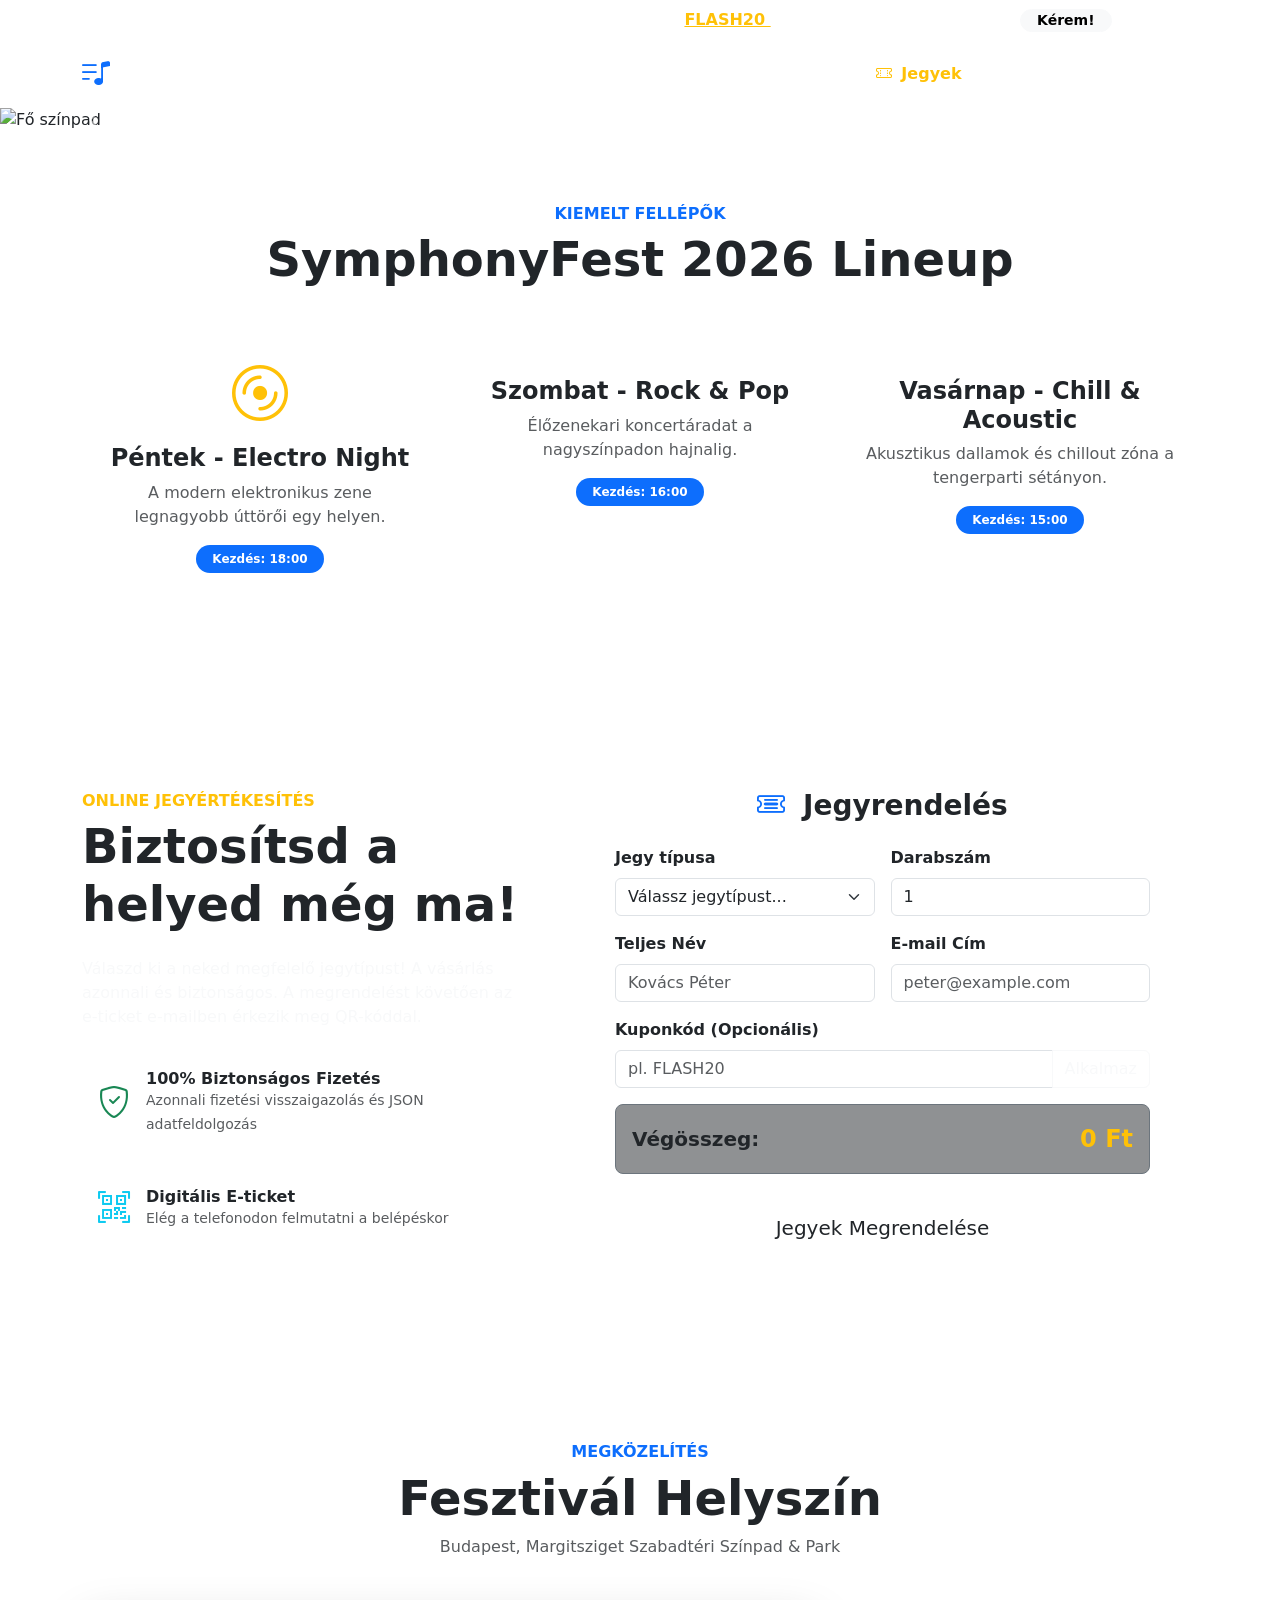
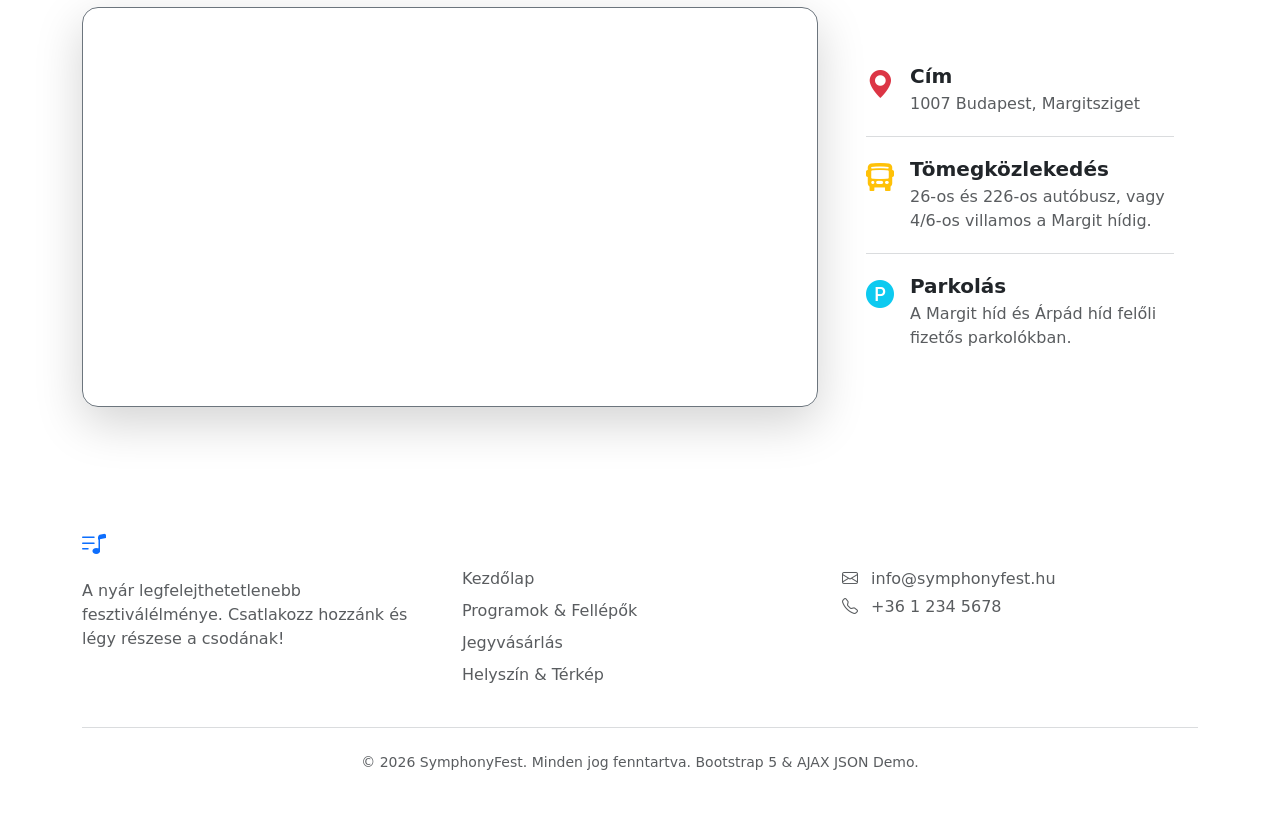
==== mai munka/index.html @ 4ba8cbce "Add files via upload" ====
<!DOCTYPE html>
<html lang="hu">
<head>
    <meta charset="UTF-8">
    <meta name="viewport" content="width=device-width, initial-scale=1.0">

    <title>SymphonyFest 2026 - Official Festival & Ticket Portal</title>

    <!-- Bootstrap 5 -->
    <link
        href="https://cdn.jsdelivr.net/npm/bootstrap@5.3.2/dist/css/bootstrap.min.css"
        rel="stylesheet"
    >

    <!-- Bootstrap Icons -->
    <link
        href="https://cdn.jsdelivr.net/npm/bootstrap-icons@1.11.1/font/bootstrap-icons.css"
        rel="stylesheet"
    >

    <!-- Google Fonts -->
    <link
        href="https://fonts.googleapis.com/css2?family=Plus+Jakarta+Sans:wght@400;600;700;800&display=swap"
        rel="stylesheet"
    >

    <!-- Saját CSS -->
    <link rel="stylesheet" href="css/style.css">
</head>

<body>

    <!-- =========================================
         FLASH SALE BANNER
    ========================================== -->
    <div class="flash-banner py-2 px-3 text-center text-white sticky-top fs-6 fw-bold">
        <div class="container d-flex justify-content-center align-items-center flex-wrap gap-2">

            <span class="badge badge-flash px-3 py-1 text-uppercase rounded-pill">
                Flash Sale!
            </span>

            <span>
                ⚡ 20% KEDVEZMÉNY CSAK MA!
                Használd a
                <span class="text-warning text-decoration-underline fw-bold">
                    FLASH20
                </span>
                kuponkódot a pénztárnál!
            </span>

            <a
                href="#jegyek"
                class="btn btn-sm btn-light rounded-pill fw-bold ms-md-2 px-3 py-0"
            >
                Kérem!
            </a>

        </div>
    </div>


    <!-- =========================================
         NAVBAR
    ========================================== -->
    <nav
        class="navbar navbar-expand-lg navbar-dark sticky-top"
        style="top: 38px;"
    >
        <div class="container">

            <a
                class="navbar-brand d-flex align-items-center gap-2 fw-bold fs-4"
                href="#"
            >
                <i class="bi bi-music-note-list text-primary fs-3"></i>

                <span
                    class="brand-gradient"
                >
                    SymphonyFest
                </span>
            </a>

            <button
                class="navbar-toggler"
                type="button"
                data-bs-toggle="collapse"
                data-bs-target="#navbarNav"
                aria-controls="navbarNav"
                aria-expanded="false"
                aria-label="Navigáció megnyitása"
            >
                <span class="navbar-toggler-icon"></span>
            </button>

            <div
                class="collapse navbar-collapse"
                id="navbarNav"
            >
                <ul class="navbar-nav ms-auto fw-semibold fs-6 gap-lg-3">

                    <li class="nav-item">
                        <a class="nav-link active" href="#kezdolap">
                            Kezdőlap
                        </a>
                    </li>

                    <li class="nav-item">
                        <a class="nav-link" href="#programok">
                            Programok
                        </a>
                    </li>

                    <li class="nav-item">
                        <a class="nav-link text-warning fw-bold" href="#jegyek">
                            <i class="bi bi-ticket-perforated me-1"></i>
                            Jegyek
                        </a>
                    </li>

                    <li class="nav-item">
                        <a class="nav-link" href="#helyszin">
                            Helyszín
                        </a>
                    </li>

                    <li class="nav-item">
                        <a class="nav-link" href="#kapcsolat">
                            Kapcsolat
                        </a>
                    </li>

                </ul>
            </div>

        </div>
    </nav>


    <!-- =========================================
         HERO / CAROUSEL
    ========================================== -->
    <section id="kezdolap">

        <div
            id="festivalCarousel"
            class="carousel slide carousel-fade"
            data-bs-ride="carousel"
        >

            <!-- INDICATORS -->
            <div class="carousel-indicators">

                <button
                    type="button"
                    data-bs-target="#festivalCarousel"
                    data-bs-slide-to="0"
                    class="active"
                    aria-current="true"
                ></button>

                <button
                    type="button"
                    data-bs-target="#festivalCarousel"
                    data-bs-slide-to="1"
                ></button>

                <button
                    type="button"
                    data-bs-target="#festivalCarousel"
                    data-bs-slide-to="2"
                ></button>

            </div>


            <!-- SLIDES -->
            <div class="carousel-inner">

                <!-- SLIDE 1 -->
                <div
                    class="carousel-item active"
                    data-bs-interval="4000"
                >

                    <img
                        src="https://images.unsplash.com/photo-1470225620780-dba8ba36b745?auto=format&fit=crop&w=1400&q=80"
                        class="d-block w-100"
                        alt="Fő színpad"
                    >

                    <div class="carousel-caption d-none d-md-block mx-auto">

                        <h2 class="display-6 fw-bold text-white mb-2">
                            Az év legmeghatározóbb zenei élménye!
                        </h2>

                        <p class="lead text-light mb-3">
                            Több mint 50 nemzetközi és hazai fellépő
                            4 színpadon, 3 felejthetetlen napon át.
                        </p>

                        <a href="#jegyek" class="btn btn-gradient">
                            Jegyválasztás
                            <i class="bi bi-arrow-right ms-1"></i>
                        </a>

                    </div>
                </div>


                <!-- SLIDE 2 -->
                <div
                    class="carousel-item"
                    data-bs-interval="4000"
                >

                    <img
                        src="https://images.unsplash.com/photo-1516450360452-9312f5e86fc7?auto=format&fit=crop&w=1400&q=80"
                        class="d-block w-100"
                        alt="Éjszakai buli"
                    >

                    <div class="carousel-caption d-none d-md-block mx-auto">

                        <h2 class="display-6 fw-bold text-white mb-2">
                            Fényshow és Látványtechnika
                        </h2>

                        <p class="lead text-light mb-3">
                            Világszínvonalú akusztika, lézershow
                            és vizuális effektek várnak rád.
                        </p>

                        <a
                            href="#programok"
                            class="btn btn-outline-light rounded-pill px-4"
                        >
                            Programfüzet
                        </a>

                    </div>
                </div>


                <!-- SLIDE 3 -->
                <div
                    class="carousel-item"
                    data-bs-interval="4000"
                >

                    <img
                        src="https://images.unsplash.com/photo-1514525253161-7a46d19cd819?auto=format&fit=crop&w=1400&q=80"
                        class="d-block w-100"
                        alt="Közösség"
                    >

                    <div class="carousel-caption d-none d-md-block mx-auto">

                        <h2 class="display-6 fw-bold text-white mb-2">
                            Éld át a szabadság érzését!
                        </h2>

                        <p class="lead text-light mb-3">
                            Gasztronómiai élmények, kézműves sörök
                            és életre szóló barátságok.
                        </p>

                        <a href="#jegyek" class="btn btn-gradient">
                            Vedd meg a jegyed most!
                        </a>

                    </div>
                </div>

            </div>


            <!-- PREVIOUS -->
            <button
                class="carousel-control-prev"
                type="button"
                data-bs-target="#festivalCarousel"
                data-bs-slide="prev"
            >
                <span class="carousel-control-prev-icon"></span>
                <span class="visually-hidden">Előző</span>
            </button>


            <!-- NEXT -->
            <button
                class="carousel-control-next"
                type="button"
                data-bs-target="#festivalCarousel"
                data-bs-slide="next"
            >
                <span class="carousel-control-next-icon"></span>
                <span class="visually-hidden">Következő</span>
            </button>

        </div>

    </section>


    <!-- =========================================
         PROGRAMOK
    ========================================== -->
    <section id="programok" class="py-5">

        <div class="container py-4">

            <div class="text-center mb-5">

                <h6 class="text-primary text-uppercase fw-bold">
                    Kiemelt fellépők
                </h6>

                <h2 class="display-5 fw-bold">
                    SymphonyFest 2026 Lineup
                </h2>

            </div>


            <div class="row g-4">

                <!-- PÉNTEK -->
                <div class="col-md-4">

                    <div class="glass-card p-4 text-center h-100">

                        <i class="bi bi-disc text-warning display-4 mb-3 d-block"></i>

                        <h4 class="fw-bold">
                            Péntek - Electro Night
                        </h4>

                        <p class="text-muted">
                            A modern elektronikus zene legnagyobb
                            úttörői egy helyen.
                        </p>

                        <span class="badge bg-primary rounded-pill px-3 py-2">
                            Kezdés: 18:00
                        </span>

                    </div>

                </div>


                <!-- SZOMBAT -->
                <div class="col-md-4">

                    <div class="glass-card p-4 text-center h-100">

                        <i class="bi bi-guitar text-info display-4 mb-3 d-block"></i>

                        <h4 class="fw-bold">
                            Szombat - Rock & Pop
                        </h4>

                        <p class="text-muted">
                            Élőzenekari koncertáradat a nagyszínpadon
                            hajnalig.
                        </p>

                        <span class="badge bg-primary rounded-pill px-3 py-2">
                            Kezdés: 16:00
                        </span>

                    </div>

                </div>


                <!-- VASÁRNAP -->
                <div class="col-md-4">

                    <div class="glass-card p-4 text-center h-100">

                        <i
                            class="bi bi-speakers display-4 mb-3 d-block"
                            style="color: #c084fc;"
                        ></i>

                        <h4 class="fw-bold">
                            Vasárnap - Chill & Acoustic
                        </h4>

                        <p class="text-muted">
                            Akusztikus dallamok és chillout zóna
                            a tengerparti sétányon.
                        </p>

                        <span class="badge bg-primary rounded-pill px-3 py-2">
                            Kezdés: 15:00
                        </span>

                    </div>

                </div>

            </div>

        </div>

    </section>


    <!-- =========================================
         JEGYVÁSÁRLÁS
    ========================================== -->
    <section
        id="jegyek"
        class="py-5 position-relative ticket-section"
    >

        <div class="container py-4">

            <div class="row align-items-center g-5">

                <!-- BAL OLDAL -->
                <div class="col-lg-5">

                    <h6 class="text-warning text-uppercase fw-bold">
                        Online Jegyértékesítés
                    </h6>

                    <h2 class="display-5 fw-bold mb-4">
                        Biztosítsd a helyed még ma!
                    </h2>

                    <p class="text-light mb-4">
                        Válaszd ki a neked megfelelő jegytípust!
                        A vásárlás azonnali és biztonságos.
                        A megrendelést követően az e-ticket
                        e-mailben érkezik meg QR-kóddal.
                    </p>


                    <!-- BIZTONSÁGOS FIZETÉS -->
                    <div class="d-flex flex-column gap-3">

                        <div class="d-flex align-items-center gap-3 glass-card p-3">

                            <i class="bi bi-shield-check text-success fs-2"></i>

                            <div>
                                <h6 class="mb-0 fw-bold">
                                    100% Biztonságos Fizetés
                                </h6>

                                <small class="text-muted">
                                    Azonnali fizetési visszaigazolás
                                    és JSON adatfeldolgozás
                                </small>
                            </div>

                        </div>


                        <!-- E-TICKET -->
                        <div class="d-flex align-items-center gap-3 glass-card p-3">

                            <i class="bi bi-qr-code-scan text-info fs-2"></i>

                            <div>
                                <h6 class="mb-0 fw-bold">
                                    Digitális E-ticket
                                </h6>

                                <small class="text-muted">
                                    Elég a telefonodon felmutatni
                                    a belépéskor
                                </small>
                            </div>

                        </div>

                    </div>

                </div>


                <!-- JOBB OLDAL / ŰRLAP -->
                <div class="col-lg-7">

                    <div class="glass-card p-4 p-md-5">

                        <h3 class="fw-bold mb-4 text-center">

                            <i class="bi bi-ticket-detailed me-2 text-primary"></i>

                            Jegyrendelés

                        </h3>


                        <form id="ticketForm">

                            <div class="row g-3">

                                <!-- JEGYTÍPUS -->
                                <div class="col-md-6">

                                    <label
                                        for="ticketType"
                                        class="form-label fw-semibold"
                                    >
                                        Jegy típusa
                                    </label>

                                    <select
                                        class="form-select"
                                        id="ticketType"
                                        required
                                    >

                                        <option value="" selected disabled>
                                            Válassz jegytípust...
                                        </option>

                                        <option
                                            value="napijegy"
                                            data-price="14900"
                                        >
                                            Napijegy (14 900 Ft)
                                        </option>

                                        <option
                                            value="hetvegi_pass"
                                            data-price="29900"
                                        >
                                            Hétvégi Pass (29 900 Ft)
                                        </option>

                                        <option
                                            value="vip_pass"
                                            data-price="49900"
                                        >
                                            VIP Exkluzív Pass (49 900 Ft)
                                        </option>

                                    </select>

                                </div>


                                <!-- DARABSZÁM -->
                                <div class="col-md-6">

                                    <label
                                        for="ticketQuantity"
                                        class="form-label fw-semibold"
                                    >
                                        Darabszám
                                    </label>

                                    <input
                                        type="number"
                                        class="form-control"
                                        id="ticketQuantity"
                                        min="1"
                                        max="10"
                                        value="1"
                                        required
                                    >

                                </div>


                                <!-- NÉV -->
                                <div class="col-md-6">

                                    <label
                                        for="userName"
                                        class="form-label fw-semibold"
                                    >
                                        Teljes Név
                                    </label>

                                    <input
                                        type="text"
                                        class="form-control"
                                        id="userName"
                                        placeholder="Kovács Péter"
                                        required
                                    >

                                </div>


                                <!-- EMAIL -->
                                <div class="col-md-6">

                                    <label
                                        for="userEmail"
                                        class="form-label fw-semibold"
                                    >
                                        E-mail Cím
                                    </label>

                                    <input
                                        type="email"
                                        class="form-control"
                                        id="userEmail"
                                        placeholder="peter@example.com"
                                        required
                                    >

                                </div>


                                <!-- KUPON -->
                                <div class="col-12">

                                    <label
                                        for="promoCode"
                                        class="form-label fw-semibold"
                                    >
                                        Kuponkód (Opcionális)
                                    </label>

                                    <div class="input-group">

                                        <input
                                            type="text"
                                            class="form-control"
                                            id="promoCode"
                                            placeholder="pl. FLASH20"
                                        >

                                        <button
                                            class="btn btn-outline-light"
                                            type="button"
                                            id="promoButton"
                                        >
                                            Alkalmaz
                                        </button>

                                    </div>

                                    <small
                                        id="promoMessage"
                                        class="form-text d-none"
                                    ></small>

                                </div>


                                <!-- VÉGÖSSZEG -->
                                <div class="col-12 my-3">

                                    <div class="p-3 bg-dark bg-opacity-50 rounded-3 d-flex justify-content-between align-items-center border border-secondary">

                                        <span class="fs-5 fw-bold">
                                            Végösszeg:
                                        </span>

                                        <span
                                            class="fs-4 fw-bold text-warning"
                                            id="totalPriceDisplay"
                                        >
                                            0 Ft
                                        </span>

                                    </div>

                                </div>


                                <!-- SUBMIT -->
                                <div class="col-12">

                                    <button
                                        type="submit"
                                        class="btn btn-gradient w-100 fs-5 d-flex align-items-center justify-content-center gap-2"
                                        id="submitBtn"
                                    >

                                        <span id="btnText">
                                            Jegyek Megrendelése
                                        </span>

                                        <span
                                            id="btnSpinner"
                                            class="spinner-border spinner-border-sm d-none"
                                            role="status"
                                        ></span>

                                    </button>

                                </div>

                            </div>

                        </form>

                    </div>

                </div>

            </div>

        </div>

    </section>


    <!-- =========================================
         HELYSZÍN / GOOGLE MAPS
    ========================================== -->
    <section id="helyszin" class="py-5">

        <div class="container py-4">

            <div class="text-center mb-5">

                <h6 class="text-primary text-uppercase fw-bold">
                    Megközelítés
                </h6>

                <h2 class="display-5 fw-bold">
                    Fesztivál Helyszín
                </h2>

                <p class="text-muted">
                    Budapest, Margitsziget Szabadtéri Színpad & Park
                </p>

            </div>


            <div class="row g-4 align-items-center">

                <!-- MAP -->
                <div class="col-lg-8">

                    <div
                        class="rounded-4 overflow-hidden border border-secondary shadow-lg"
                        style="height: 400px;"
                    >

                        <iframe
                            src="https://www.google.com/maps/embed?pb=!1m18!1m12!1m3!1d2694.756314815234!2d19.0492823768784!3d47.52382099300609!2m3!1f0!1f0!3f0!3m2!1i1024!2i768!4f13.1!3m3!1m2!1s0x4741dc089d7fa135%3A0xb36f2e82498dbca2!2sMargitszigeti%20Szabadt%C3%A9ri%20Sz%C3%ADnpad!5e0!3m2!1shu!2shu!4v1700000000000!5m2!1shu!2shu"
                            width="100%"
                            height="100%"
                            style="border:0;"
                            allowfullscreen
                            loading="lazy"
                            referrerpolicy="no-referrer-when-downgrade"
                        ></iframe>

                    </div>

                </div>


                <!-- INFO -->
                <div class="col-lg-4">

                    <div class="glass-card p-4 h-100 d-flex flex-column justify-content-center gap-3">

                        <div class="d-flex align-items-start gap-3">

                            <i class="bi bi-geo-alt-fill text-danger fs-3"></i>

                            <div>

                                <h5 class="fw-bold mb-1">
                                    Cím
                                </h5>

                                <p class="text-muted mb-0">
                                    1007 Budapest, Margitsziget
                                </p>

                            </div>

                        </div>


                        <hr class="border-secondary my-1">


                        <div class="d-flex align-items-start gap-3">

                            <i class="bi bi-bus-front-fill text-warning fs-3"></i>

                            <div>

                                <h5 class="fw-bold mb-1">
                                    Tömegközlekedés
                                </h5>

                                <p class="text-muted mb-0">
                                    26-os és 226-os autóbusz, vagy
                                    4/6-os villamos a Margit hídig.
                                </p>

                            </div>

                        </div>


                        <hr class="border-secondary my-1">


                        <div class="d-flex align-items-start gap-3">

                            <i class="bi bi-p-circle-fill text-info fs-3"></i>

                            <div>

                                <h5 class="fw-bold mb-1">
                                    Parkolás
                                </h5>

                                <p class="text-muted mb-0">
                                    A Margit híd és Árpád híd felőli
                                    fizetős parkolókban.
                                </p>

                            </div>

                        </div>

                    </div>

                </div>

            </div>

        </div>

    </section>


    <!-- =========================================
         FOOTER
    ========================================== -->
    <footer id="kapcsolat" class="py-5 text-light">

        <div class="container">

            <div class="row g-4">

                <!-- ABOUT -->
                <div class="col-md-4">

                    <a
                        class="d-flex align-items-center gap-2 fw-bold fs-4 text-white text-decoration-none mb-3"
                        href="#"
                    >

                        <i class="bi bi-music-note-list text-primary"></i>

                        SymphonyFest

                    </a>

                    <p class="text-muted">
                        A nyár legfelejthetetlenebb fesztiválélménye.
                        Csatlakozz hozzánk és légy részese a csodának!
                    </p>

                </div>


                <!-- LINKS -->
                <div class="col-md-4">

                    <h5 class="fw-bold mb-3 text-white">
                        Hasznos Hivatkozások
                    </h5>

                    <ul class="list-unstyled text-muted d-flex flex-column gap-2">

                        <li>
                            <a
                                href="#kezdolap"
                                class="text-decoration-none text-muted"
                            >
                                Kezdőlap
                            </a>
                        </li>

                        <li>
                            <a
                                href="#programok"
                                class="text-decoration-none text-muted"
                            >
                                Programok & Fellépők
                            </a>
                        </li>

                        <li>
                            <a
                                href="#jegyek"
                                class="text-decoration-none text-muted"
                            >
                                Jegyvásárlás
                            </a>
                        </li>

                        <li>
                            <a
                                href="#helyszin"
                                class="text-decoration-none text-muted"
                            >
                                Helyszín & Térkép
                            </a>
                        </li>

                    </ul>

                </div>


                <!-- CONTACT -->
                <div class="col-md-4">

                    <h5 class="fw-bold mb-3 text-white">
                        Kapcsolat
                    </h5>

                    <p class="text-muted mb-1">
                        <i class="bi bi-envelope me-2"></i>
                        info@symphonyfest.hu
                    </p>

                    <p class="text-muted mb-3">
                        <i class="bi bi-telephone me-2"></i>
                        +36 1 234 5678
                    </p>

                    <div class="d-flex gap-3 fs-5">

                        <a href="#" class="text-white">
                            <i class="bi bi-facebook"></i>
                        </a>

                        <a href="#" class="text-white">
                            <i class="bi bi-instagram"></i>
                        </a>

                        <a href="#" class="text-white">
                            <i class="bi bi-youtube"></i>
                        </a>

                        <a href="#" class="text-white">
                            <i class="bi bi-tiktok"></i>
                        </a>

                    </div>

                </div>

            </div>


            <hr class="border-secondary my-4">


            <div class="text-center text-muted small">
                &copy; 2026 SymphonyFest.
                Minden jog fenntartva.
                Bootstrap 5 & AJAX JSON Demo.
            </div>

        </div>

    </footer>


    <!-- =========================================
         SIKERES RENDELÉS MODAL
    ========================================== -->
    <div
        class="modal fade"
        id="orderSuccessModal"
        tabindex="-1"
        aria-labelledby="modalTitle"
        aria-hidden="true"
    >

        <div class="modal-dialog modal-dialog-centered">

            <div class="modal-content glass-card text-light border-success">

                <div class="modal-header border-bottom border-secondary">

                    <h5
                        class="modal-header-title fw-bold text-success d-flex align-items-center gap-2"
                        id="modalTitle"
                    >

                        <i class="bi bi-check-circle-fill fs-4"></i>

                        Sikeres Megrendelés!

                    </h5>

                    <button
                        type="button"
                        class="btn-close btn-close-white"
                        data-bs-dismiss="modal"
                        aria-label="Bezárás"
                    ></button>

                </div>


                <div class="modal-body py-4">

                    <p class="text-light">
                        Köszönjük a vásárlást!
                        A megrendelésedet sikeresen rögzítettük
                        rendszerünkben.
                    </p>


                    <div class="bg-dark p-3 rounded-3 border border-secondary font-monospace text-start">

                        <div class="d-flex justify-content-between mb-2">
                            <span class="text-muted">
                                Rendelésszám:
                            </span>

                            <span
                                class="fw-bold text-warning"
                                id="resOrderId"
                            >
                                -
                            </span>
                        </div>


                        <div class="d-flex justify-content-between mb-2">
                            <span class="text-muted">
                                Vásárló:
                            </span>

                            <span
                                class="fw-bold"
                                id="resCustomerName"
                            >
                                -
                            </span>
                        </div>


                        <div class="d-flex justify-content-between mb-2">
                            <span class="text-muted">
                                E-mail:
                            </span>

                            <span id="resCustomerEmail">
                                -
                            </span>
                        </div>


                        <hr class="border-secondary my-2">


                        <div class="d-flex justify-content-between mb-2">
                            <span class="text-muted">
                                Típus / Dbszám:
                            </span>

                            <span id="resTicketDetails">
                                -
                            </span>
                        </div>


                        <div class="d-flex justify-content-between fs-5 mt-3 pt-2 border-top border-secondary">

                            <span class="fw-bold text-white">
                                Fizetve (Végösszeg):
                            </span>

                            <span
                                class="fw-bold text-success"
                                id="resTotalAmount"
                            >
                                -
                            </span>

                        </div>

                    </div>


                    <p class="small text-muted mt-3 mb-0">

                        <i class="bi bi-info-circle me-1"></i>

                        A jegyeket és a számlát elküldtük
                        a megadott e-mail címre.

                    </p>

                </div>


                <div class="modal-footer border-top border-secondary">

                    <button
                        type="button"
                        class="btn btn-secondary rounded-pill px-4"
                        data-bs-dismiss="modal"
                    >
                        Bezárás
                    </button>

                </div>

            </div>

        </div>

    </div>


    <!-- =========================================
         BOOTSTRAP JAVASCRIPT
    ========================================== -->
    <script src="https://cdn.jsdelivr.net/npm/bootstrap@5.3.2/dist/js/bootstrap.bundle.min.js"></script>

    <!-- Saját JavaScript -->
    <script src="js/script.js"></script>

</body>
</html>
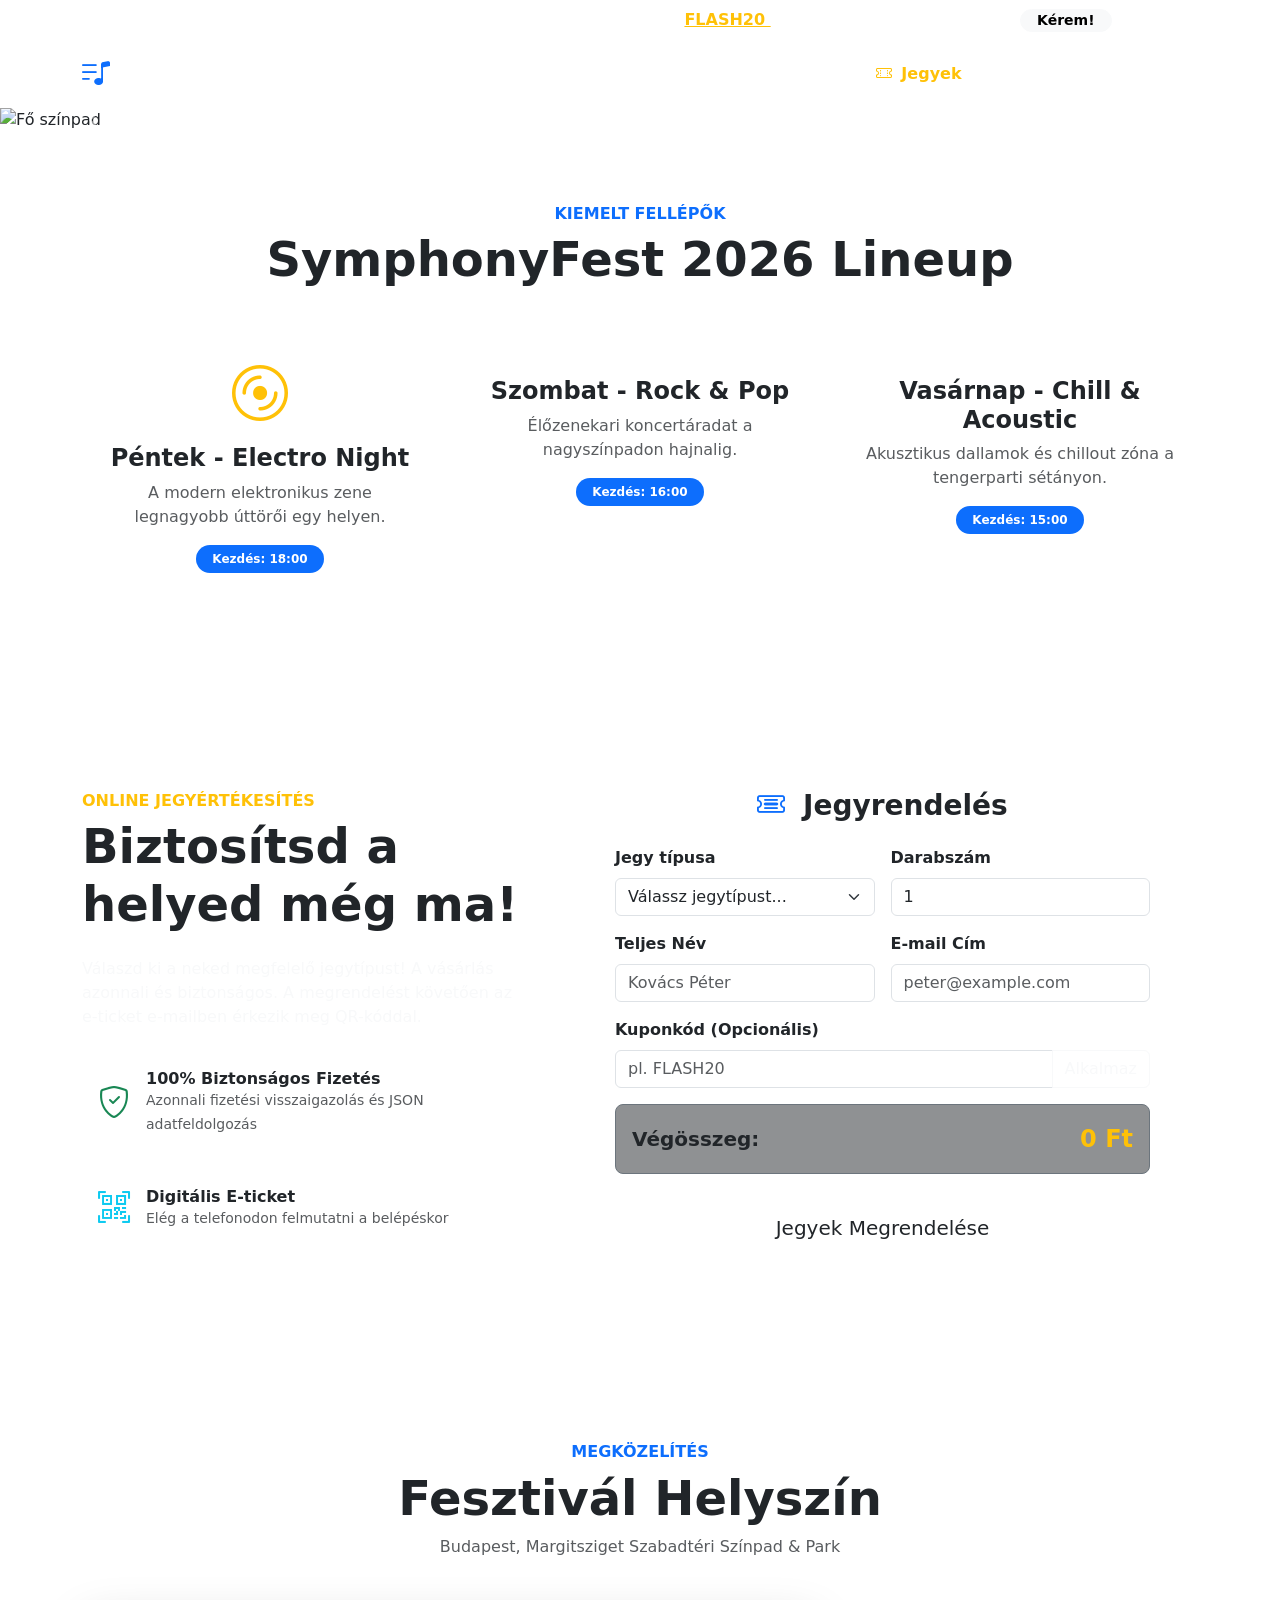
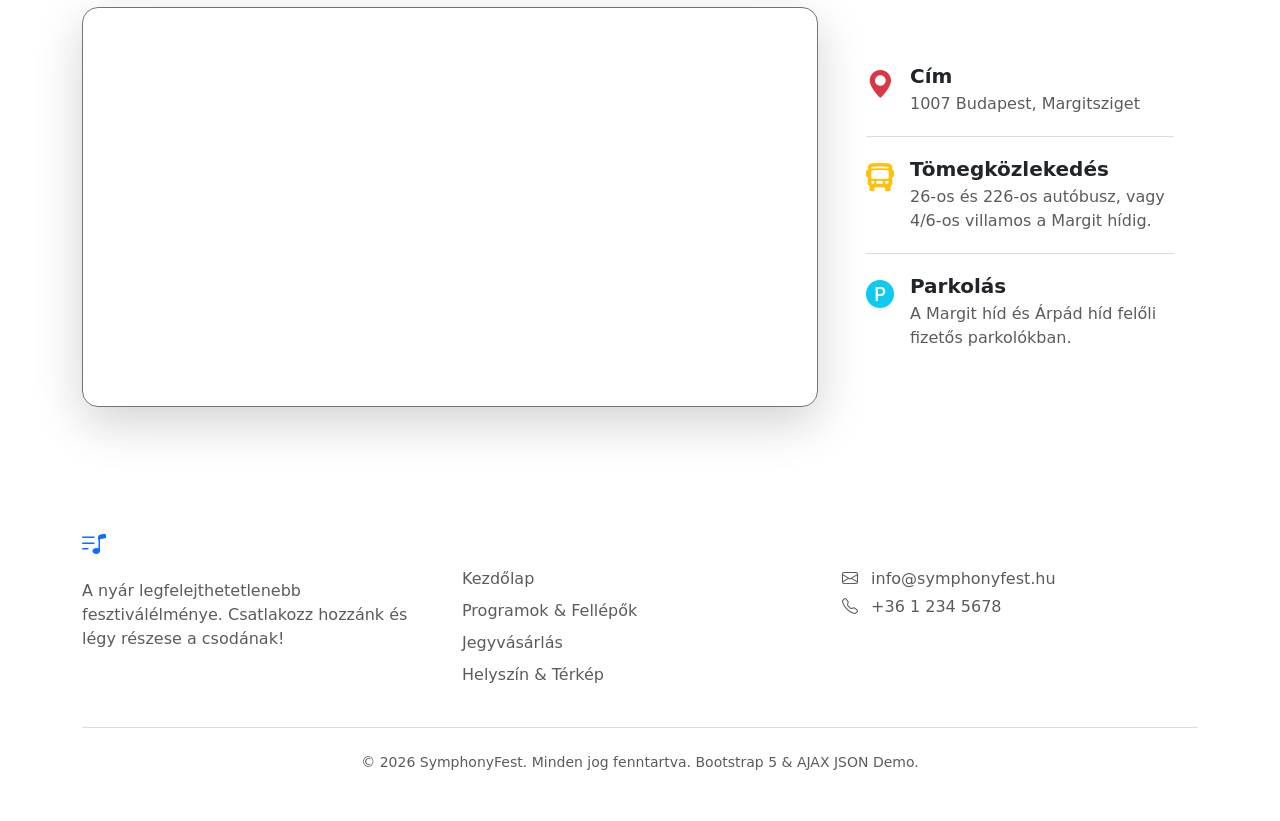
==== commit 277ff0bd: "Update index.html" ====
--- a/mai munka/index.html
+++ b/mai munka/index.html
@@ -6,33 +6,31 @@
 
     <title>SymphonyFest 2026 - Official Festival & Ticket Portal</title>
 
-    <!-- Bootstrap 5 -->
+
     <link
         href="https://cdn.jsdelivr.net/npm/bootstrap@5.3.2/dist/css/bootstrap.min.css"
         rel="stylesheet"
     >
 
-    <!-- Bootstrap Icons -->
+ 
     <link
         href="https://cdn.jsdelivr.net/npm/bootstrap-icons@1.11.1/font/bootstrap-icons.css"
         rel="stylesheet"
     >
 
-    <!-- Google Fonts -->
+
     <link
         href="https://fonts.googleapis.com/css2?family=Plus+Jakarta+Sans:wght@400;600;700;800&display=swap"
         rel="stylesheet"
     >
 
-    <!-- Saját CSS -->
+
     <link rel="stylesheet" href="css/style.css">
 </head>
 
 <body>
 
-    <!-- =========================================
-         FLASH SALE BANNER
-    ========================================== -->
+
     <div class="flash-banner py-2 px-3 text-center text-white sticky-top fs-6 fw-bold">
         <div class="container d-flex justify-content-center align-items-center flex-wrap gap-2">
 
@@ -60,9 +58,7 @@
     </div>
 
 
-    <!-- =========================================
-         NAVBAR
-    ========================================== -->
+
     <nav
         class="navbar navbar-expand-lg navbar-dark sticky-top"
         style="top: 38px;"
@@ -138,9 +134,7 @@
     </nav>
 
 
-    <!-- =========================================
-         HERO / CAROUSEL
-    ========================================== -->
+
     <section id="kezdolap">
 
         <div
@@ -149,7 +143,6 @@
             data-bs-ride="carousel"
         >
 
-            <!-- INDICATORS -->
             <div class="carousel-indicators">
 
                 <button
@@ -175,10 +168,9 @@
             </div>
 
 
-            <!-- SLIDES -->
+    
             <div class="carousel-inner">
 
-                <!-- SLIDE 1 -->
                 <div
                     class="carousel-item active"
                     data-bs-interval="4000"
@@ -210,7 +202,7 @@
                 </div>
 
 
-                <!-- SLIDE 2 -->
+    
                 <div
                     class="carousel-item"
                     data-bs-interval="4000"
@@ -244,7 +236,7 @@
                 </div>
 
 
-                <!-- SLIDE 3 -->
+     
                 <div
                     class="carousel-item"
                     data-bs-interval="4000"
@@ -277,7 +269,7 @@
             </div>
 
 
-            <!-- PREVIOUS -->
+ 
             <button
                 class="carousel-control-prev"
                 type="button"
@@ -289,7 +281,7 @@
             </button>
 
 
-            <!-- NEXT -->
+
             <button
                 class="carousel-control-next"
                 type="button"
@@ -305,9 +297,7 @@
     </section>
 
 
-    <!-- =========================================
-         PROGRAMOK
-    ========================================== -->
+
     <section id="programok" class="py-5">
 
         <div class="container py-4">
@@ -327,7 +317,6 @@
 
             <div class="row g-4">
 
-                <!-- PÉNTEK -->
                 <div class="col-md-4">
 
                     <div class="glass-card p-4 text-center h-100">
@@ -352,7 +341,6 @@
                 </div>
 
 
-                <!-- SZOMBAT -->
                 <div class="col-md-4">
 
                     <div class="glass-card p-4 text-center h-100">
@@ -377,7 +365,6 @@
                 </div>
 
 
-                <!-- VASÁRNAP -->
                 <div class="col-md-4">
 
                     <div class="glass-card p-4 text-center h-100">
@@ -411,9 +398,7 @@
     </section>
 
 
-    <!-- =========================================
-         JEGYVÁSÁRLÁS
-    ========================================== -->
+
     <section
         id="jegyek"
         class="py-5 position-relative ticket-section"
@@ -442,7 +427,6 @@
                     </p>
 
 
-                    <!-- BIZTONSÁGOS FIZETÉS -->
                     <div class="d-flex flex-column gap-3">
 
                         <div class="d-flex align-items-center gap-3 glass-card p-3">
@@ -463,7 +447,7 @@
                         </div>
 
 
-                        <!-- E-TICKET -->
+           
                         <div class="d-flex align-items-center gap-3 glass-card p-3">
 
                             <i class="bi bi-qr-code-scan text-info fs-2"></i>
@@ -486,7 +470,7 @@
                 </div>
 
 
-                <!-- JOBB OLDAL / ŰRLAP -->
+     
                 <div class="col-lg-7">
 
                     <div class="glass-card p-4 p-md-5">
@@ -504,7 +488,7 @@
 
                             <div class="row g-3">
 
-                                <!-- JEGYTÍPUS -->
+                 
                                 <div class="col-md-6">
 
                                     <label
@@ -550,7 +534,7 @@
                                 </div>
 
 
-                                <!-- DARABSZÁM -->
+                          
                                 <div class="col-md-6">
 
                                     <label
@@ -573,7 +557,7 @@
                                 </div>
 
 
-                                <!-- NÉV -->
+                   
                                 <div class="col-md-6">
 
                                     <label
@@ -594,7 +578,6 @@
                                 </div>
 
 
-                                <!-- EMAIL -->
                                 <div class="col-md-6">
 
                                     <label
@@ -615,7 +598,7 @@
                                 </div>
 
 
-                                <!-- KUPON -->
+                             
                                 <div class="col-12">
 
                                     <label
@@ -652,7 +635,7 @@
                                 </div>
 
 
-                                <!-- VÉGÖSSZEG -->
+                         
                                 <div class="col-12 my-3">
 
                                     <div class="p-3 bg-dark bg-opacity-50 rounded-3 d-flex justify-content-between align-items-center border border-secondary">
@@ -673,7 +656,6 @@
                                 </div>
 
 
-                                <!-- SUBMIT -->
                                 <div class="col-12">
 
                                     <button
@@ -711,9 +693,7 @@
     </section>
 
 
-    <!-- =========================================
-         HELYSZÍN / GOOGLE MAPS
-    ========================================== -->
+ 
     <section id="helyszin" class="py-5">
 
         <div class="container py-4">
@@ -737,7 +717,6 @@
 
             <div class="row g-4 align-items-center">
 
-                <!-- MAP -->
                 <div class="col-lg-8">
 
                     <div
@@ -760,7 +739,7 @@
                 </div>
 
 
-                <!-- INFO -->
+       
                 <div class="col-lg-4">
 
                     <div class="glass-card p-4 h-100 d-flex flex-column justify-content-center gap-3">
@@ -840,16 +819,14 @@
     </section>
 
 
-    <!-- =========================================
-         FOOTER
-    ========================================== -->
+
     <footer id="kapcsolat" class="py-5 text-light">
 
         <div class="container">
 
             <div class="row g-4">
 
-                <!-- ABOUT -->
+        
                 <div class="col-md-4">
 
                     <a
@@ -871,7 +848,7 @@
                 </div>
 
 
-                <!-- LINKS -->
+      
                 <div class="col-md-4">
 
                     <h5 class="fw-bold mb-3 text-white">
@@ -921,7 +898,7 @@
                 </div>
 
 
-                <!-- CONTACT -->
+          
                 <div class="col-md-4">
 
                     <h5 class="fw-bold mb-3 text-white">
@@ -977,9 +954,7 @@
     </footer>
 
 
-    <!-- =========================================
-         SIKERES RENDELÉS MODAL
-    ========================================== -->
+
     <div
         class="modal fade"
         id="orderSuccessModal"
@@ -1128,12 +1103,10 @@
     </div>
 
 
-    <!-- =========================================
-         BOOTSTRAP JAVASCRIPT
-    ========================================== -->
+
     <script src="https://cdn.jsdelivr.net/npm/bootstrap@5.3.2/dist/js/bootstrap.bundle.min.js"></script>
 
-    <!-- Saját JavaScript -->
+
     <script src="js/script.js"></script>
 
 </body>
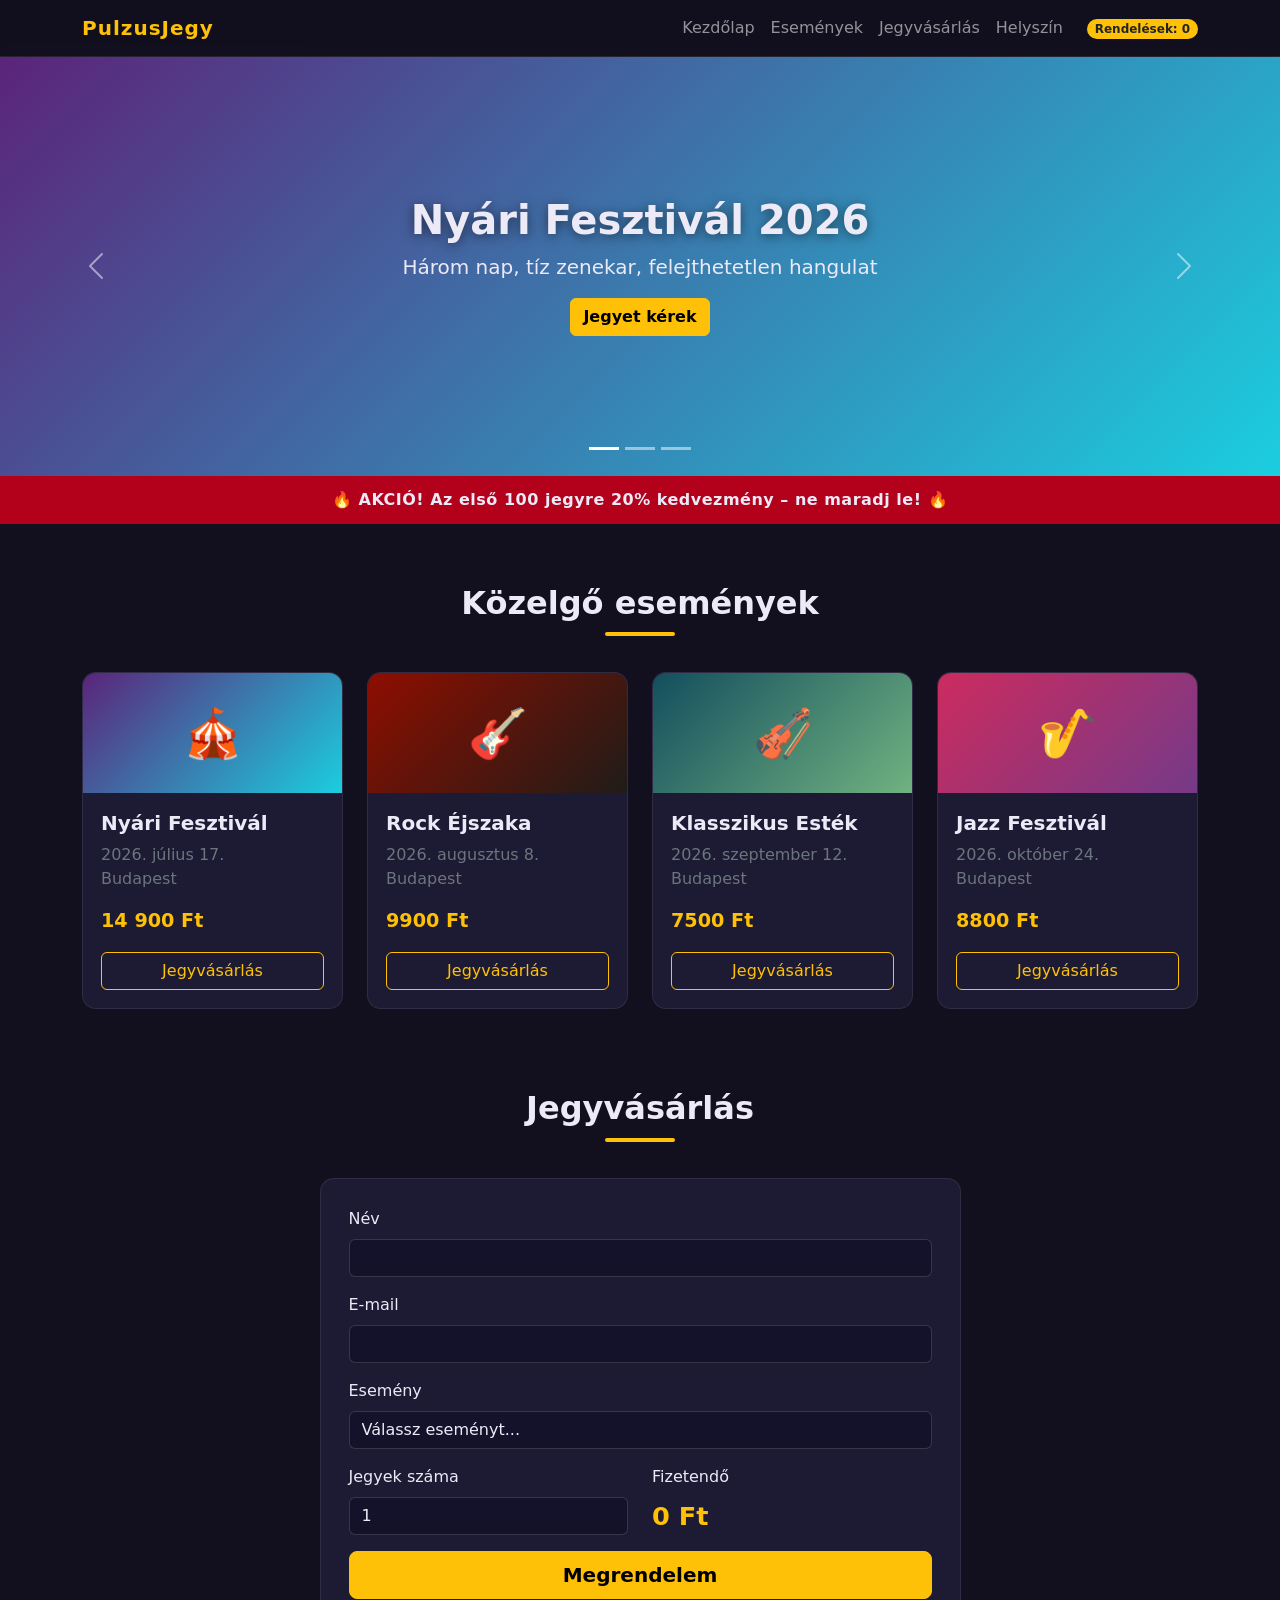
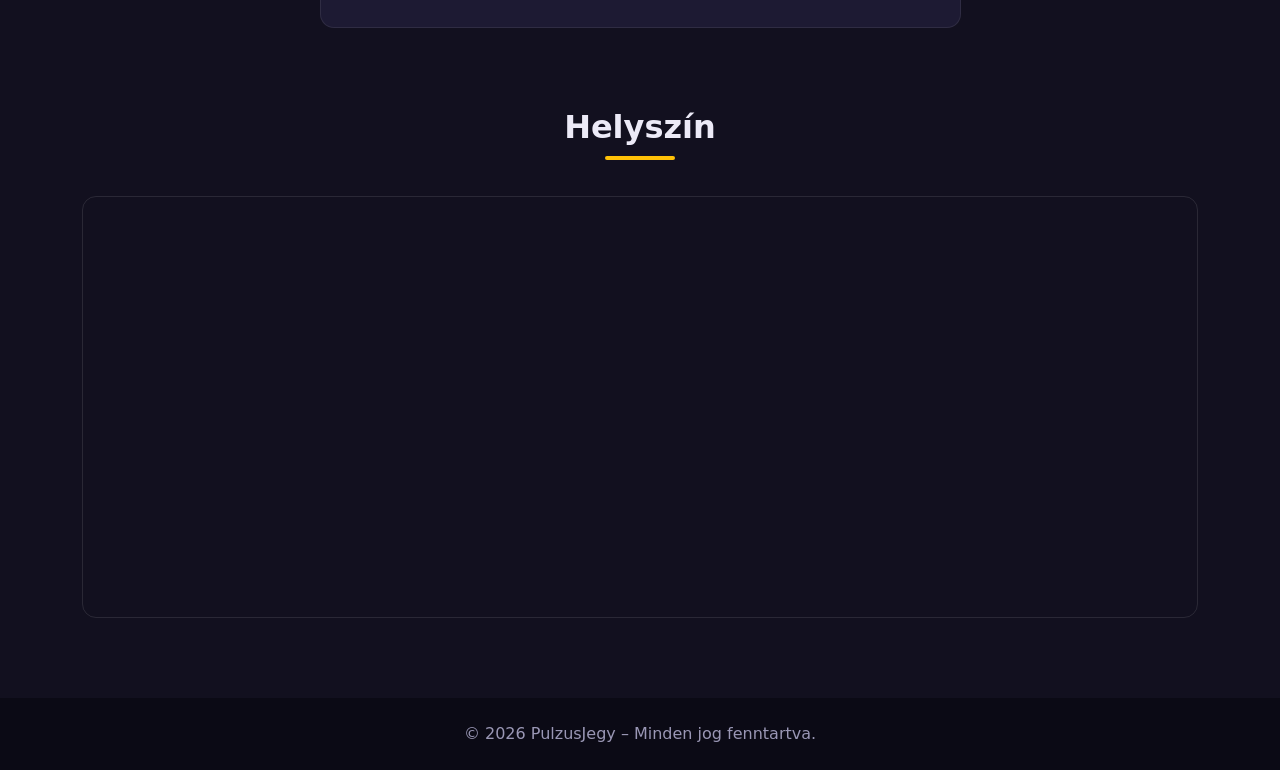
==== commit 6f1668a3: "Add files via upload" ====
--- a/mai munka/index.html
+++ b/mai munka/index.html
@@ -1,1115 +1,142 @@
-<!DOCTYPE html>
-<html lang="hu">
-<head>
-    <meta charset="UTF-8">
-    <meta name="viewport" content="width=device-width, initial-scale=1.0">
-
-    <title>SymphonyFest 2026 - Official Festival & Ticket Portal</title>
-
-
-    <link
-        href="https://cdn.jsdelivr.net/npm/bootstrap@5.3.2/dist/css/bootstrap.min.css"
-        rel="stylesheet"
-    >
-
- 
-    <link
-        href="https://cdn.jsdelivr.net/npm/bootstrap-icons@1.11.1/font/bootstrap-icons.css"
-        rel="stylesheet"
-    >
-
-
-    <link
-        href="https://fonts.googleapis.com/css2?family=Plus+Jakarta+Sans:wght@400;600;700;800&display=swap"
-        rel="stylesheet"
-    >
-
-
-    <link rel="stylesheet" href="css/style.css">
-</head>
-
-<body>
-
-
-    <div class="flash-banner py-2 px-3 text-center text-white sticky-top fs-6 fw-bold">
-        <div class="container d-flex justify-content-center align-items-center flex-wrap gap-2">
-
-            <span class="badge badge-flash px-3 py-1 text-uppercase rounded-pill">
-                Flash Sale!
-            </span>
-
-            <span>
-                ⚡ 20% KEDVEZMÉNY CSAK MA!
-                Használd a
-                <span class="text-warning text-decoration-underline fw-bold">
-                    FLASH20
-                </span>
-                kuponkódot a pénztárnál!
-            </span>
-
-            <a
-                href="#jegyek"
-                class="btn btn-sm btn-light rounded-pill fw-bold ms-md-2 px-3 py-0"
-            >
-                Kérem!
-            </a>
-
-        </div>
-    </div>
-
-
-
-    <nav
-        class="navbar navbar-expand-lg navbar-dark sticky-top"
-        style="top: 38px;"
-    >
-        <div class="container">
-
-            <a
-                class="navbar-brand d-flex align-items-center gap-2 fw-bold fs-4"
-                href="#"
-            >
-                <i class="bi bi-music-note-list text-primary fs-3"></i>
-
-                <span
-                    class="brand-gradient"
-                >
-                    SymphonyFest
-                </span>
-            </a>
-
-            <button
-                class="navbar-toggler"
-                type="button"
-                data-bs-toggle="collapse"
-                data-bs-target="#navbarNav"
-                aria-controls="navbarNav"
-                aria-expanded="false"
-                aria-label="Navigáció megnyitása"
-            >
-                <span class="navbar-toggler-icon"></span>
-            </button>
-
-            <div
-                class="collapse navbar-collapse"
-                id="navbarNav"
-            >
-                <ul class="navbar-nav ms-auto fw-semibold fs-6 gap-lg-3">
-
-                    <li class="nav-item">
-                        <a class="nav-link active" href="#kezdolap">
-                            Kezdőlap
-                        </a>
-                    </li>
-
-                    <li class="nav-item">
-                        <a class="nav-link" href="#programok">
-                            Programok
-                        </a>
-                    </li>
-
-                    <li class="nav-item">
-                        <a class="nav-link text-warning fw-bold" href="#jegyek">
-                            <i class="bi bi-ticket-perforated me-1"></i>
-                            Jegyek
-                        </a>
-                    </li>
-
-                    <li class="nav-item">
-                        <a class="nav-link" href="#helyszin">
-                            Helyszín
-                        </a>
-                    </li>
-
-                    <li class="nav-item">
-                        <a class="nav-link" href="#kapcsolat">
-                            Kapcsolat
-                        </a>
-                    </li>
-
-                </ul>
-            </div>
-
-        </div>
-    </nav>
-
-
-
-    <section id="kezdolap">
-
-        <div
-            id="festivalCarousel"
-            class="carousel slide carousel-fade"
-            data-bs-ride="carousel"
-        >
-
-            <div class="carousel-indicators">
-
-                <button
-                    type="button"
-                    data-bs-target="#festivalCarousel"
-                    data-bs-slide-to="0"
-                    class="active"
-                    aria-current="true"
-                ></button>
-
-                <button
-                    type="button"
-                    data-bs-target="#festivalCarousel"
-                    data-bs-slide-to="1"
-                ></button>
-
-                <button
-                    type="button"
-                    data-bs-target="#festivalCarousel"
-                    data-bs-slide-to="2"
-                ></button>
-
-            </div>
-
-
-    
-            <div class="carousel-inner">
-
-                <div
-                    class="carousel-item active"
-                    data-bs-interval="4000"
-                >
-
-                    <img
-                        src="https://images.unsplash.com/photo-1470225620780-dba8ba36b745?auto=format&fit=crop&w=1400&q=80"
-                        class="d-block w-100"
-                        alt="Fő színpad"
-                    >
-
-                    <div class="carousel-caption d-none d-md-block mx-auto">
-
-                        <h2 class="display-6 fw-bold text-white mb-2">
-                            Az év legmeghatározóbb zenei élménye!
-                        </h2>
-
-                        <p class="lead text-light mb-3">
-                            Több mint 50 nemzetközi és hazai fellépő
-                            4 színpadon, 3 felejthetetlen napon át.
-                        </p>
-
-                        <a href="#jegyek" class="btn btn-gradient">
-                            Jegyválasztás
-                            <i class="bi bi-arrow-right ms-1"></i>
-                        </a>
-
-                    </div>
-                </div>
-
-
-    
-                <div
-                    class="carousel-item"
-                    data-bs-interval="4000"
-                >
-
-                    <img
-                        src="https://images.unsplash.com/photo-1516450360452-9312f5e86fc7?auto=format&fit=crop&w=1400&q=80"
-                        class="d-block w-100"
-                        alt="Éjszakai buli"
-                    >
-
-                    <div class="carousel-caption d-none d-md-block mx-auto">
-
-                        <h2 class="display-6 fw-bold text-white mb-2">
-                            Fényshow és Látványtechnika
-                        </h2>
-
-                        <p class="lead text-light mb-3">
-                            Világszínvonalú akusztika, lézershow
-                            és vizuális effektek várnak rád.
-                        </p>
-
-                        <a
-                            href="#programok"
-                            class="btn btn-outline-light rounded-pill px-4"
-                        >
-                            Programfüzet
-                        </a>
-
-                    </div>
-                </div>
-
-
-     
-                <div
-                    class="carousel-item"
-                    data-bs-interval="4000"
-                >
-
-                    <img
-                        src="https://images.unsplash.com/photo-1514525253161-7a46d19cd819?auto=format&fit=crop&w=1400&q=80"
-                        class="d-block w-100"
-                        alt="Közösség"
-                    >
-
-                    <div class="carousel-caption d-none d-md-block mx-auto">
-
-                        <h2 class="display-6 fw-bold text-white mb-2">
-                            Éld át a szabadság érzését!
-                        </h2>
-
-                        <p class="lead text-light mb-3">
-                            Gasztronómiai élmények, kézműves sörök
-                            és életre szóló barátságok.
-                        </p>
-
-                        <a href="#jegyek" class="btn btn-gradient">
-                            Vedd meg a jegyed most!
-                        </a>
-
-                    </div>
-                </div>
-
-            </div>
-
-
- 
-            <button
-                class="carousel-control-prev"
-                type="button"
-                data-bs-target="#festivalCarousel"
-                data-bs-slide="prev"
-            >
-                <span class="carousel-control-prev-icon"></span>
-                <span class="visually-hidden">Előző</span>
-            </button>
-
-
-
-            <button
-                class="carousel-control-next"
-                type="button"
-                data-bs-target="#festivalCarousel"
-                data-bs-slide="next"
-            >
-                <span class="carousel-control-next-icon"></span>
-                <span class="visually-hidden">Következő</span>
-            </button>
-
-        </div>
-
-    </section>
-
-
-
-    <section id="programok" class="py-5">
-
-        <div class="container py-4">
-
-            <div class="text-center mb-5">
-
-                <h6 class="text-primary text-uppercase fw-bold">
-                    Kiemelt fellépők
-                </h6>
-
-                <h2 class="display-5 fw-bold">
-                    SymphonyFest 2026 Lineup
-                </h2>
-
-            </div>
-
-
-            <div class="row g-4">
-
-                <div class="col-md-4">
-
-                    <div class="glass-card p-4 text-center h-100">
-
-                        <i class="bi bi-disc text-warning display-4 mb-3 d-block"></i>
-
-                        <h4 class="fw-bold">
-                            Péntek - Electro Night
-                        </h4>
-
-                        <p class="text-muted">
-                            A modern elektronikus zene legnagyobb
-                            úttörői egy helyen.
-                        </p>
-
-                        <span class="badge bg-primary rounded-pill px-3 py-2">
-                            Kezdés: 18:00
-                        </span>
-
-                    </div>
-
-                </div>
-
-
-                <div class="col-md-4">
-
-                    <div class="glass-card p-4 text-center h-100">
-
-                        <i class="bi bi-guitar text-info display-4 mb-3 d-block"></i>
-
-                        <h4 class="fw-bold">
-                            Szombat - Rock & Pop
-                        </h4>
-
-                        <p class="text-muted">
-                            Élőzenekari koncertáradat a nagyszínpadon
-                            hajnalig.
-                        </p>
-
-                        <span class="badge bg-primary rounded-pill px-3 py-2">
-                            Kezdés: 16:00
-                        </span>
-
-                    </div>
-
-                </div>
-
-
-                <div class="col-md-4">
-
-                    <div class="glass-card p-4 text-center h-100">
-
-                        <i
-                            class="bi bi-speakers display-4 mb-3 d-block"
-                            style="color: #c084fc;"
-                        ></i>
-
-                        <h4 class="fw-bold">
-                            Vasárnap - Chill & Acoustic
-                        </h4>
-
-                        <p class="text-muted">
-                            Akusztikus dallamok és chillout zóna
-                            a tengerparti sétányon.
-                        </p>
-
-                        <span class="badge bg-primary rounded-pill px-3 py-2">
-                            Kezdés: 15:00
-                        </span>
-
-                    </div>
-
-                </div>
-
-            </div>
-
-        </div>
-
-    </section>
-
-
-
-    <section
-        id="jegyek"
-        class="py-5 position-relative ticket-section"
-    >
-
-        <div class="container py-4">
-
-            <div class="row align-items-center g-5">
-
-                <!-- BAL OLDAL -->
-                <div class="col-lg-5">
-
-                    <h6 class="text-warning text-uppercase fw-bold">
-                        Online Jegyértékesítés
-                    </h6>
-
-                    <h2 class="display-5 fw-bold mb-4">
-                        Biztosítsd a helyed még ma!
-                    </h2>
-
-                    <p class="text-light mb-4">
-                        Válaszd ki a neked megfelelő jegytípust!
-                        A vásárlás azonnali és biztonságos.
-                        A megrendelést követően az e-ticket
-                        e-mailben érkezik meg QR-kóddal.
-                    </p>
-
-
-                    <div class="d-flex flex-column gap-3">
-
-                        <div class="d-flex align-items-center gap-3 glass-card p-3">
-
-                            <i class="bi bi-shield-check text-success fs-2"></i>
-
-                            <div>
-                                <h6 class="mb-0 fw-bold">
-                                    100% Biztonságos Fizetés
-                                </h6>
-
-                                <small class="text-muted">
-                                    Azonnali fizetési visszaigazolás
-                                    és JSON adatfeldolgozás
-                                </small>
-                            </div>
-
-                        </div>
-
-
-           
-                        <div class="d-flex align-items-center gap-3 glass-card p-3">
-
-                            <i class="bi bi-qr-code-scan text-info fs-2"></i>
-
-                            <div>
-                                <h6 class="mb-0 fw-bold">
-                                    Digitális E-ticket
-                                </h6>
-
-                                <small class="text-muted">
-                                    Elég a telefonodon felmutatni
-                                    a belépéskor
-                                </small>
-                            </div>
-
-                        </div>
-
-                    </div>
-
-                </div>
-
-
-     
-                <div class="col-lg-7">
-
-                    <div class="glass-card p-4 p-md-5">
-
-                        <h3 class="fw-bold mb-4 text-center">
-
-                            <i class="bi bi-ticket-detailed me-2 text-primary"></i>
-
-                            Jegyrendelés
-
-                        </h3>
-
-
-                        <form id="ticketForm">
-
-                            <div class="row g-3">
-
-                 
-                                <div class="col-md-6">
-
-                                    <label
-                                        for="ticketType"
-                                        class="form-label fw-semibold"
-                                    >
-                                        Jegy típusa
-                                    </label>
-
-                                    <select
-                                        class="form-select"
-                                        id="ticketType"
-                                        required
-                                    >
-
-                                        <option value="" selected disabled>
-                                            Válassz jegytípust...
-                                        </option>
-
-                                        <option
-                                            value="napijegy"
-                                            data-price="14900"
-                                        >
-                                            Napijegy (14 900 Ft)
-                                        </option>
-
-                                        <option
-                                            value="hetvegi_pass"
-                                            data-price="29900"
-                                        >
-                                            Hétvégi Pass (29 900 Ft)
-                                        </option>
-
-                                        <option
-                                            value="vip_pass"
-                                            data-price="49900"
-                                        >
-                                            VIP Exkluzív Pass (49 900 Ft)
-                                        </option>
-
-                                    </select>
-
-                                </div>
-
-
-                          
-                                <div class="col-md-6">
-
-                                    <label
-                                        for="ticketQuantity"
-                                        class="form-label fw-semibold"
-                                    >
-                                        Darabszám
-                                    </label>
-
-                                    <input
-                                        type="number"
-                                        class="form-control"
-                                        id="ticketQuantity"
-                                        min="1"
-                                        max="10"
-                                        value="1"
-                                        required
-                                    >
-
-                                </div>
-
-
-                   
-                                <div class="col-md-6">
-
-                                    <label
-                                        for="userName"
-                                        class="form-label fw-semibold"
-                                    >
-                                        Teljes Név
-                                    </label>
-
-                                    <input
-                                        type="text"
-                                        class="form-control"
-                                        id="userName"
-                                        placeholder="Kovács Péter"
-                                        required
-                                    >
-
-                                </div>
-
-
-                                <div class="col-md-6">
-
-                                    <label
-                                        for="userEmail"
-                                        class="form-label fw-semibold"
-                                    >
-                                        E-mail Cím
-                                    </label>
-
-                                    <input
-                                        type="email"
-                                        class="form-control"
-                                        id="userEmail"
-                                        placeholder="peter@example.com"
-                                        required
-                                    >
-
-                                </div>
-
-
-                             
-                                <div class="col-12">
-
-                                    <label
-                                        for="promoCode"
-                                        class="form-label fw-semibold"
-                                    >
-                                        Kuponkód (Opcionális)
-                                    </label>
-
-                                    <div class="input-group">
-
-                                        <input
-                                            type="text"
-                                            class="form-control"
-                                            id="promoCode"
-                                            placeholder="pl. FLASH20"
-                                        >
-
-                                        <button
-                                            class="btn btn-outline-light"
-                                            type="button"
-                                            id="promoButton"
-                                        >
-                                            Alkalmaz
-                                        </button>
-
-                                    </div>
-
-                                    <small
-                                        id="promoMessage"
-                                        class="form-text d-none"
-                                    ></small>
-
-                                </div>
-
-
-                         
-                                <div class="col-12 my-3">
-
-                                    <div class="p-3 bg-dark bg-opacity-50 rounded-3 d-flex justify-content-between align-items-center border border-secondary">
-
-                                        <span class="fs-5 fw-bold">
-                                            Végösszeg:
-                                        </span>
-
-                                        <span
-                                            class="fs-4 fw-bold text-warning"
-                                            id="totalPriceDisplay"
-                                        >
-                                            0 Ft
-                                        </span>
-
-                                    </div>
-
-                                </div>
-
-
-                                <div class="col-12">
-
-                                    <button
-                                        type="submit"
-                                        class="btn btn-gradient w-100 fs-5 d-flex align-items-center justify-content-center gap-2"
-                                        id="submitBtn"
-                                    >
-
-                                        <span id="btnText">
-                                            Jegyek Megrendelése
-                                        </span>
-
-                                        <span
-                                            id="btnSpinner"
-                                            class="spinner-border spinner-border-sm d-none"
-                                            role="status"
-                                        ></span>
-
-                                    </button>
-
-                                </div>
-
-                            </div>
-
-                        </form>
-
-                    </div>
-
-                </div>
-
-            </div>
-
-        </div>
-
-    </section>
-
-
- 
-    <section id="helyszin" class="py-5">
-
-        <div class="container py-4">
-
-            <div class="text-center mb-5">
-
-                <h6 class="text-primary text-uppercase fw-bold">
-                    Megközelítés
-                </h6>
-
-                <h2 class="display-5 fw-bold">
-                    Fesztivál Helyszín
-                </h2>
-
-                <p class="text-muted">
-                    Budapest, Margitsziget Szabadtéri Színpad & Park
-                </p>
-
-            </div>
-
-
-            <div class="row g-4 align-items-center">
-
-                <div class="col-lg-8">
-
-                    <div
-                        class="rounded-4 overflow-hidden border border-secondary shadow-lg"
-                        style="height: 400px;"
-                    >
-
-                        <iframe
-                            src="https://www.google.com/maps/embed?pb=!1m18!1m12!1m3!1d2694.756314815234!2d19.0492823768784!3d47.52382099300609!2m3!1f0!1f0!3f0!3m2!1i1024!2i768!4f13.1!3m3!1m2!1s0x4741dc089d7fa135%3A0xb36f2e82498dbca2!2sMargitszigeti%20Szabadt%C3%A9ri%20Sz%C3%ADnpad!5e0!3m2!1shu!2shu!4v1700000000000!5m2!1shu!2shu"
-                            width="100%"
-                            height="100%"
-                            style="border:0;"
-                            allowfullscreen
-                            loading="lazy"
-                            referrerpolicy="no-referrer-when-downgrade"
-                        ></iframe>
-
-                    </div>
-
-                </div>
-
-
-       
-                <div class="col-lg-4">
-
-                    <div class="glass-card p-4 h-100 d-flex flex-column justify-content-center gap-3">
-
-                        <div class="d-flex align-items-start gap-3">
-
-                            <i class="bi bi-geo-alt-fill text-danger fs-3"></i>
-
-                            <div>
-
-                                <h5 class="fw-bold mb-1">
-                                    Cím
-                                </h5>
-
-                                <p class="text-muted mb-0">
-                                    1007 Budapest, Margitsziget
-                                </p>
-
-                            </div>
-
-                        </div>
-
-
-                        <hr class="border-secondary my-1">
-
-
-                        <div class="d-flex align-items-start gap-3">
-
-                            <i class="bi bi-bus-front-fill text-warning fs-3"></i>
-
-                            <div>
-
-                                <h5 class="fw-bold mb-1">
-                                    Tömegközlekedés
-                                </h5>
-
-                                <p class="text-muted mb-0">
-                                    26-os és 226-os autóbusz, vagy
-                                    4/6-os villamos a Margit hídig.
-                                </p>
-
-                            </div>
-
-                        </div>
-
-
-                        <hr class="border-secondary my-1">
-
-
-                        <div class="d-flex align-items-start gap-3">
-
-                            <i class="bi bi-p-circle-fill text-info fs-3"></i>
-
-                            <div>
-
-                                <h5 class="fw-bold mb-1">
-                                    Parkolás
-                                </h5>
-
-                                <p class="text-muted mb-0">
-                                    A Margit híd és Árpád híd felőli
-                                    fizetős parkolókban.
-                                </p>
-
-                            </div>
-
-                        </div>
-
-                    </div>
-
-                </div>
-
-            </div>
-
-        </div>
-
-    </section>
-
-
-
-    <footer id="kapcsolat" class="py-5 text-light">
-
-        <div class="container">
-
-            <div class="row g-4">
-
-        
-                <div class="col-md-4">
-
-                    <a
-                        class="d-flex align-items-center gap-2 fw-bold fs-4 text-white text-decoration-none mb-3"
-                        href="#"
-                    >
-
-                        <i class="bi bi-music-note-list text-primary"></i>
-
-                        SymphonyFest
-
-                    </a>
-
-                    <p class="text-muted">
-                        A nyár legfelejthetetlenebb fesztiválélménye.
-                        Csatlakozz hozzánk és légy részese a csodának!
-                    </p>
-
-                </div>
-
-
-      
-                <div class="col-md-4">
-
-                    <h5 class="fw-bold mb-3 text-white">
-                        Hasznos Hivatkozások
-                    </h5>
-
-                    <ul class="list-unstyled text-muted d-flex flex-column gap-2">
-
-                        <li>
-                            <a
-                                href="#kezdolap"
-                                class="text-decoration-none text-muted"
-                            >
-                                Kezdőlap
-                            </a>
-                        </li>
-
-                        <li>
-                            <a
-                                href="#programok"
-                                class="text-decoration-none text-muted"
-                            >
-                                Programok & Fellépők
-                            </a>
-                        </li>
-
-                        <li>
-                            <a
-                                href="#jegyek"
-                                class="text-decoration-none text-muted"
-                            >
-                                Jegyvásárlás
-                            </a>
-                        </li>
-
-                        <li>
-                            <a
-                                href="#helyszin"
-                                class="text-decoration-none text-muted"
-                            >
-                                Helyszín & Térkép
-                            </a>
-                        </li>
-
-                    </ul>
-
-                </div>
-
-
-          
-                <div class="col-md-4">
-
-                    <h5 class="fw-bold mb-3 text-white">
-                        Kapcsolat
-                    </h5>
-
-                    <p class="text-muted mb-1">
-                        <i class="bi bi-envelope me-2"></i>
-                        info@symphonyfest.hu
-                    </p>
-
-                    <p class="text-muted mb-3">
-                        <i class="bi bi-telephone me-2"></i>
-                        +36 1 234 5678
-                    </p>
-
-                    <div class="d-flex gap-3 fs-5">
-
-                        <a href="#" class="text-white">
-                            <i class="bi bi-facebook"></i>
-                        </a>
-
-                        <a href="#" class="text-white">
-                            <i class="bi bi-instagram"></i>
-                        </a>
-
-                        <a href="#" class="text-white">
-                            <i class="bi bi-youtube"></i>
-                        </a>
-
-                        <a href="#" class="text-white">
-                            <i class="bi bi-tiktok"></i>
-                        </a>
-
-                    </div>
-
-                </div>
-
-            </div>
-
-
-            <hr class="border-secondary my-4">
-
-
-            <div class="text-center text-muted small">
-                &copy; 2026 SymphonyFest.
-                Minden jog fenntartva.
-                Bootstrap 5 & AJAX JSON Demo.
-            </div>
-
-        </div>
-
-    </footer>
-
-
-
-    <div
-        class="modal fade"
-        id="orderSuccessModal"
-        tabindex="-1"
-        aria-labelledby="modalTitle"
-        aria-hidden="true"
-    >
-
-        <div class="modal-dialog modal-dialog-centered">
-
-            <div class="modal-content glass-card text-light border-success">
-
-                <div class="modal-header border-bottom border-secondary">
-
-                    <h5
-                        class="modal-header-title fw-bold text-success d-flex align-items-center gap-2"
-                        id="modalTitle"
-                    >
-
-                        <i class="bi bi-check-circle-fill fs-4"></i>
-
-                        Sikeres Megrendelés!
-
-                    </h5>
-
-                    <button
-                        type="button"
-                        class="btn-close btn-close-white"
-                        data-bs-dismiss="modal"
-                        aria-label="Bezárás"
-                    ></button>
-
-                </div>
-
-
-                <div class="modal-body py-4">
-
-                    <p class="text-light">
-                        Köszönjük a vásárlást!
-                        A megrendelésedet sikeresen rögzítettük
-                        rendszerünkben.
-                    </p>
-
-
-                    <div class="bg-dark p-3 rounded-3 border border-secondary font-monospace text-start">
-
-                        <div class="d-flex justify-content-between mb-2">
-                            <span class="text-muted">
-                                Rendelésszám:
-                            </span>
-
-                            <span
-                                class="fw-bold text-warning"
-                                id="resOrderId"
-                            >
-                                -
-                            </span>
-                        </div>
-
-
-                        <div class="d-flex justify-content-between mb-2">
-                            <span class="text-muted">
-                                Vásárló:
-                            </span>
-
-                            <span
-                                class="fw-bold"
-                                id="resCustomerName"
-                            >
-                                -
-                            </span>
-                        </div>
-
-
-                        <div class="d-flex justify-content-between mb-2">
-                            <span class="text-muted">
-                                E-mail:
-                            </span>
-
-                            <span id="resCustomerEmail">
-                                -
-                            </span>
-                        </div>
-
-
-                        <hr class="border-secondary my-2">
-
-
-                        <div class="d-flex justify-content-between mb-2">
-                            <span class="text-muted">
-                                Típus / Dbszám:
-                            </span>
-
-                            <span id="resTicketDetails">
-                                -
-                            </span>
-                        </div>
-
-
-                        <div class="d-flex justify-content-between fs-5 mt-3 pt-2 border-top border-secondary">
-
-                            <span class="fw-bold text-white">
-                                Fizetve (Végösszeg):
-                            </span>
-
-                            <span
-                                class="fw-bold text-success"
-                                id="resTotalAmount"
-                            >
-                                -
-                            </span>
-
-                        </div>
-
-                    </div>
-
-
-                    <p class="small text-muted mt-3 mb-0">
-
-                        <i class="bi bi-info-circle me-1"></i>
-
-                        A jegyeket és a számlát elküldtük
-                        a megadott e-mail címre.
-
-                    </p>
-
-                </div>
-
-
-                <div class="modal-footer border-top border-secondary">
-
-                    <button
-                        type="button"
-                        class="btn btn-secondary rounded-pill px-4"
-                        data-bs-dismiss="modal"
-                    >
-                        Bezárás
-                    </button>
-
-                </div>
-
-            </div>
-
-        </div>
-
-    </div>
-
-
-
-    <script src="https://cdn.jsdelivr.net/npm/bootstrap@5.3.2/dist/js/bootstrap.bundle.min.js"></script>
-
-
-    <script src="js/script.js"></script>
-
-</body>
-</html>
-
-
+<!DOCTYPE html>
+<html lang="hu">
+<head>
+<meta charset="UTF-8">
+<meta name="viewport" content="width=device-width, initial-scale=1">
+<title>PulzusJegy – Koncertjegyek</title>
+<link href="https://cdn.jsdelivr.net/npm/bootstrap@5.3.3/dist/css/bootstrap.min.css" rel="stylesheet">
+<link href="style.css" rel="stylesheet">
+</head>
+<body>
+
+<nav class="navbar navbar-expand-lg navbar-dark fixed-top">
+  <div class="container">
+    <a class="navbar-brand fw-bold" href="#top">PulzusJegy</a>
+    <button class="navbar-toggler" type="button" data-bs-toggle="collapse" data-bs-target="#menu">
+      <span class="navbar-toggler-icon"></span>
+    </button>
+    <div class="collapse navbar-collapse" id="menu">
+      <ul class="navbar-nav ms-auto align-items-lg-center">
+        <li class="nav-item"><a class="nav-link" href="#top">Kezdőlap</a></li>
+        <li class="nav-item"><a class="nav-link" href="#esemenyek">Események</a></li>
+        <li class="nav-item"><a class="nav-link" href="#rendeles">Jegyvásárlás</a></li>
+        <li class="nav-item"><a class="nav-link" href="#terkep">Helyszín</a></li>
+        <li class="nav-item ms-lg-3">
+          <span class="badge rounded-pill bg-warning text-dark" id="rendelesSzamlalo">Rendelések: 0</span>
+        </li>
+      </ul>
+    </div>
+  </div>
+</nav>
+
+<header id="top">
+  <div id="diavetites" class="carousel slide carousel-fade" data-bs-ride="carousel" data-bs-interval="4000">
+    <div class="carousel-indicators" id="diaJelzok"></div>
+    <div class="carousel-inner" id="diaTartalom"></div>
+    <button class="carousel-control-prev" type="button" data-bs-target="#diavetites" data-bs-slide="prev">
+      <span class="carousel-control-prev-icon"></span>
+    </button>
+    <button class="carousel-control-next" type="button" data-bs-target="#diavetites" data-bs-slide="next">
+      <span class="carousel-control-next-icon"></span>
+    </button>
+  </div>
+</header>
+
+<div class="reklam-sav">
+  <span class="villogo">🔥 AKCIÓ! Az első 100 jegyre 20% kedvezmény – ne maradj le! 🔥</span>
+</div>
+
+<main class="container">
+
+  <section id="esemenyek" class="szekcio">
+    <h2 class="cim">Közelgő események</h2>
+    <div class="row g-4" id="esemenyLista">
+      <div class="col-12 text-center text-secondary">Betöltés...</div>
+    </div>
+  </section>
+
+  <section id="rendeles" class="szekcio">
+    <h2 class="cim">Jegyvásárlás</h2>
+    <div class="row justify-content-center">
+      <div class="col-lg-7">
+        <form id="rendelesUrlap" class="urlap-kartya needs-validation" novalidate>
+          <div class="mb-3">
+            <label for="nev" class="form-label">Név</label>
+            <input type="text" class="form-control" id="nev" required minlength="3">
+            <div class="invalid-feedback">Kérjük, add meg a neved (legalább 3 karakter).</div>
+          </div>
+          <div class="mb-3">
+            <label for="email" class="form-label">E-mail</label>
+            <input type="email" class="form-control" id="email" required>
+            <div class="invalid-feedback">Érvényes e-mail címet adj meg.</div>
+          </div>
+          <div class="mb-3">
+            <label for="esemenyValaszto" class="form-label">Esemény</label>
+            <select class="form-select" id="esemenyValaszto" required>
+              <option value="">Válassz eseményt...</option>
+            </select>
+            <div class="invalid-feedback">Válassz egy eseményt.</div>
+          </div>
+          <div class="row">
+            <div class="col-6 mb-3">
+              <label for="darab" class="form-label">Jegyek száma</label>
+              <input type="number" class="form-control" id="darab" min="1" max="10" value="1" required>
+              <div class="invalid-feedback">1 és 10 között adj meg értéket.</div>
+            </div>
+            <div class="col-6 mb-3">
+              <label class="form-label">Fizetendő</label>
+              <div class="osszeg" id="osszeg">0 Ft</div>
+            </div>
+          </div>
+          <button type="submit" class="btn btn-warning btn-lg w-100 fw-bold">Megrendelem</button>
+        </form>
+      </div>
+    </div>
+  </section>
+
+  <section id="terkep" class="szekcio">
+    <h2 class="cim">Helyszín</h2>
+    <div class="terkep-keret">
+      <iframe
+        title="Helyszín térkép"
+        src="https://www.google.com/maps?q=Pusk%C3%A1s+Ar%C3%A9na+Budapest&output=embed"
+        loading="lazy"
+        allowfullscreen
+        referrerpolicy="no-referrer-when-downgrade"></iframe>
+    </div>
+  </section>
+
+</main>
+
+<footer class="lablec text-center">
+  <div class="container">© 2026 PulzusJegy – Minden jog fenntartva.</div>
+</footer>
+
+<div class="toast-container position-fixed bottom-0 end-0 p-3">
+  <div id="ertesites" class="toast align-items-center text-bg-success border-0" role="alert" aria-live="assertive" aria-atomic="true">
+    <div class="d-flex">
+      <div class="toast-body" id="ertesitesSzoveg"></div>
+      <button type="button" class="btn-close btn-close-white me-2 m-auto" data-bs-dismiss="toast"></button>
+    </div>
+  </div>
+</div>
+
+<div class="modal fade" id="rendelesModal" tabindex="-1">
+  <div class="modal-dialog modal-dialog-centered">
+    <div class="modal-content">
+      <div class="modal-header">
+        <h5 class="modal-title">Sikeres megrendelés</h5>
+        <button type="button" class="btn-close" data-bs-dismiss="modal"></button>
+      </div>
+      <div class="modal-body" id="rendelesOsszegzo"></div>
+      <div class="modal-footer">
+        <button type="button" class="btn btn-secondary" data-bs-dismiss="modal">Bezár</button>
+      </div>
+    </div>
+  </div>
+</div>
+
+<script src="https://cdn.jsdelivr.net/npm/bootstrap@5.3.3/dist/js/bootstrap.bundle.min.js"></script>
+<script src="script.js"></script>
+</body>
+</html>
--- a/mai munka/style.css
+++ b/mai munka/style.css
@@ -0,0 +1,194 @@
+:root {
+  --hatter: #12101f;
+  --kartya: #1d1a33;
+  --kiemel: #ffc107;
+  --szoveg: #eceaf7;
+}
+
+html {
+  scroll-behavior: smooth;
+  scroll-padding-top: 70px;
+}
+
+body {
+  background: var(--hatter);
+  color: var(--szoveg);
+  font-family: "Segoe UI", system-ui, sans-serif;
+}
+
+.navbar {
+  background: rgba(18, 16, 31, 0.95);
+  border-bottom: 1px solid rgba(255, 255, 255, 0.08);
+  backdrop-filter: blur(6px);
+}
+
+.navbar-brand {
+  color: var(--kiemel) !important;
+  letter-spacing: 1px;
+}
+
+.nav-link:hover {
+  color: var(--kiemel) !important;
+}
+
+header {
+  margin-top: 56px;
+}
+
+.dia {
+  height: 420px;
+  display: flex;
+  align-items: center;
+  justify-content: center;
+  text-align: center;
+  padding: 0 15%;
+}
+
+.dia h1 {
+  font-weight: 800;
+  text-shadow: 0 2px 12px rgba(0, 0, 0, 0.5);
+}
+
+.dia p {
+  font-size: 1.25rem;
+}
+
+.reklam-sav {
+  background: #b3001b;
+  text-align: center;
+  padding: 12px 10px;
+  font-weight: 700;
+  letter-spacing: 0.5px;
+}
+
+.villogo {
+  display: inline-block;
+  animation: villog 1s steps(2, start) infinite;
+}
+
+@keyframes villog {
+  to {
+    visibility: hidden;
+  }
+}
+
+.szekcio {
+  padding: 60px 0 20px;
+}
+
+.cim {
+  text-align: center;
+  font-weight: 800;
+  margin-bottom: 36px;
+  position: relative;
+}
+
+.cim::after {
+  content: "";
+  display: block;
+  width: 70px;
+  height: 4px;
+  background: var(--kiemel);
+  margin: 10px auto 0;
+  border-radius: 2px;
+}
+
+.esemeny-kartya {
+  background: var(--kartya);
+  border: 1px solid rgba(255, 255, 255, 0.08);
+  border-radius: 14px;
+  overflow: hidden;
+  height: 100%;
+  display: flex;
+  flex-direction: column;
+  transition: transform 0.2s, box-shadow 0.2s;
+}
+
+.esemeny-kartya:hover {
+  transform: translateY(-6px);
+  box-shadow: 0 12px 28px rgba(0, 0, 0, 0.45);
+}
+
+.esemeny-fejlec {
+  height: 120px;
+  display: flex;
+  align-items: center;
+  justify-content: center;
+  font-size: 3rem;
+}
+
+.esemeny-torzs {
+  padding: 18px;
+  display: flex;
+  flex-direction: column;
+  flex: 1;
+}
+
+.esemeny-torzs h5 {
+  font-weight: 700;
+}
+
+.ar {
+  color: var(--kiemel);
+  font-weight: 800;
+  font-size: 1.2rem;
+  margin-top: auto;
+}
+
+.urlap-kartya {
+  background: var(--kartya);
+  padding: 28px;
+  border-radius: 14px;
+  border: 1px solid rgba(255, 255, 255, 0.08);
+}
+
+.urlap-kartya .form-control,
+.urlap-kartya .form-select {
+  background: #14122a;
+  color: var(--szoveg);
+  border-color: rgba(255, 255, 255, 0.15);
+}
+
+.urlap-kartya .form-control:focus,
+.urlap-kartya .form-select:focus {
+  border-color: var(--kiemel);
+  box-shadow: 0 0 0 0.2rem rgba(255, 193, 7, 0.2);
+}
+
+.osszeg {
+  font-size: 1.6rem;
+  font-weight: 800;
+  color: var(--kiemel);
+  line-height: 38px;
+}
+
+.terkep-keret {
+  border-radius: 14px;
+  overflow: hidden;
+  border: 1px solid rgba(255, 255, 255, 0.1);
+}
+
+.terkep-keret iframe {
+  width: 100%;
+  height: 420px;
+  border: 0;
+  display: block;
+}
+
+.lablec {
+  margin-top: 60px;
+  padding: 24px 0;
+  background: #0b0a15;
+  color: #9a97b5;
+}
+
+.modal-content {
+  color: #222;
+}
+
+@media (max-width: 576px) {
+  .dia {
+    height: 320px;
+    padding: 0 10%;
+  }
+}
